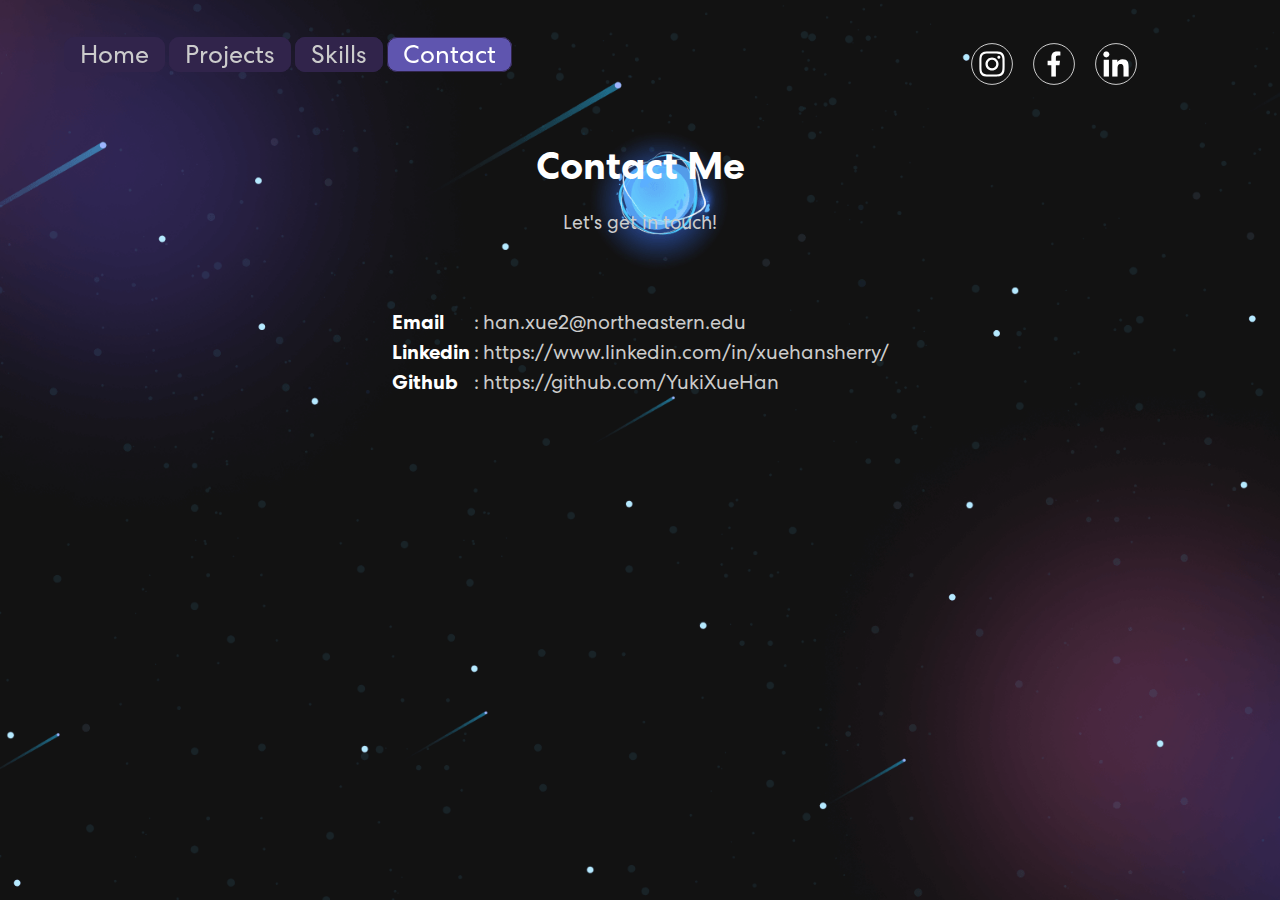
==== contact/index.html @ 01999b44 "Edit some pages" ====
<!DOCTYPE html>
<html>
    <head>
        <meta charset="UTF-8">
        <title>Contact</title>
        <link rel="stylesheet" href="contact.css" type="text/css">
    </head>
    <body class="backGroundIMG">
        <div class="navbar">
            <a class="navbarText" href="https://yukixuehan.github.io" title="Home"></a>
            <a class="navbarText" href="../project/" title="Projects"></a>
            <a class="navbarText" href="../skill/" title="Skills"></a>
            <a class="active navbarText" href="../contact/" title="Contact"></a>
            <a class="social-icon" href="https://www.linkedin.com/in/xuehansherry/" target="_blank" title="LinkedIn"><img src="../assets/img/nav-icon1.svg"></a>
            <a class="social-icon" href="https://www.facebook.com/" target="_blank" title="Facebook"><img src="../assets/img/nav-icon2.svg"></a>
            <a class="social-icon" href="https://www.instagram.com/" target="_blank" title="Instagram"><img src="../assets/img/nav-icon3.svg"></a>
        </div>

        <div class="grid-container">
            <div class="headerClass">
                <h1>Contact Me</h1>
                <p>Let's get in touch!</p>
            </div>

            <div class="bodyClass">
                <table class="tableText">
                    <tr>
                        <td class="tableHead">Email</td>
                        <td>:</td>
                        <td>han.xue2@northeastern.edu</td>
                    </tr>
                    <tr>
                        <td class="tableHead">Linkedin</td>
                        <td>:</td>
                        <td>https://www.linkedin.com/in/xuehansherry/</td>
                    </tr>
                    <tr>
                        <td class="tableHead">Github</td>
                        <td>:</td>
                        <td>https://github.com/YukiXueHan</td>
                    </tr>
                </table>
            </div>
        </div>    
    </body>
</html>
---- contact/contact.css ----
@font-face {
    font-family: Centra;
    src: url('../assets/font/CentraNo2-Bold.ttf');
    font-weight: 700;
}
@font-face {
    font-family: Centra;
    src: url('../assets/font/CentraNo2-Medium.ttf');
    font-weight: 500;
}
@font-face {
    font-family: Centra;
    src: url('../assets/font/CentraNo2-Book.ttf');
    font-weight: 400;
}
body {
    margin: 0;
    padding: 0;
    overflow-x: hidden;
    font-family: 'Centra', sans-serif !important;
}
.backGroundIMG {
    box-sizing: border-box;
    overflow: auto;
    margin: 0;
    /* padding: 4em; */
    padding-left: 5%;
    padding-right: 5%;
    width: 100%;
    height: 100vh;
    background-image: url('../assets/img/banner-bg.png');
    background-position: center;
    background-repeat: no-repeat;
    background-size: cover;
    background-attachment: fixed;
}

.navbar {
    box-sizing: border-box;
    top: 0;
    left: 0;
    padding-top: 3%;
    padding-left: 5%;
    padding-right: 10%;
    width: 100%;
    overflow: hidden;
    background-color: transparent;
    position: fixed;
    z-index: 1;
    
}
.social-icon {
    width: 40px;
    height: 40px;
    float: right;
    border-radius: 50%;
    border: 1px solid white;
    padding: 5px;
    margin-right: 10px;
    transform: scale(0.8);
}

.social-icon img {
    width: 40px;
    height: 40px;
    transform: scale(0.8);
}
  
.navbarText {
    color: #CCCCCC;
    /* padding-top: 14px; */
    padding-left: 15px;
    padding-right: 15px;
    font-size: 25px;
    text-decoration: none;
    text-align: center;
    border: 1px solid #31244b;
    background-color: #31244b;
    border-radius: 10px;
    transition: all 0.5s ease;
}
.navbarText.active {
    background-color: #5f55af;
    color: white;
}
.navbarText:hover {
    color: white;
    font-size: 30px;
}
.navbarText::after {
    content: attr(title);
}
.social-icon img:hover {
    transform: rotate(-2deg);
}
.social-icon img::after {
    content: attr(title);
}
.grid-container {
    display: grid;
    width: 100%;
    height: 100vh;
    margin: 0;
    padding: 0;
    background-color: transparent;
    grid-gap: 1%;
    grid-column-gap: 1%;
    grid-template-areas: 
        "header header header"
        "body body body";
    
    grid-template-rows:0.5fr 1fr;
    grid-template-columns: 1fr 1fr;
}

.headerClass {
    grid-area: header;
    color: white;
    margin-top: 10%;
    text-align: center;
    font-size: 1.5vw;
    background-color: transparent;
}
.headerClass h1 {
    margin-bottom: 0;
}
h2 {
    color: white;
}
p {
    color: #CCCCCC;
}
.bodyClass {
    color: #CCCCCC;
    grid-area: body;
    /* text-align: center; */
}

table {
    /* margin-top: 20px;
    margin-bottom: 20px; */
    margin-left: auto;
    margin-right: auto;
    text-align: left;
}
.tableText {
    font-size: 20px;
    /* font-style: italic;
    color: #0066CC; */
}

.tableHead {
    font-weight: bold;
    font-size: 20px;
    color: white;
}
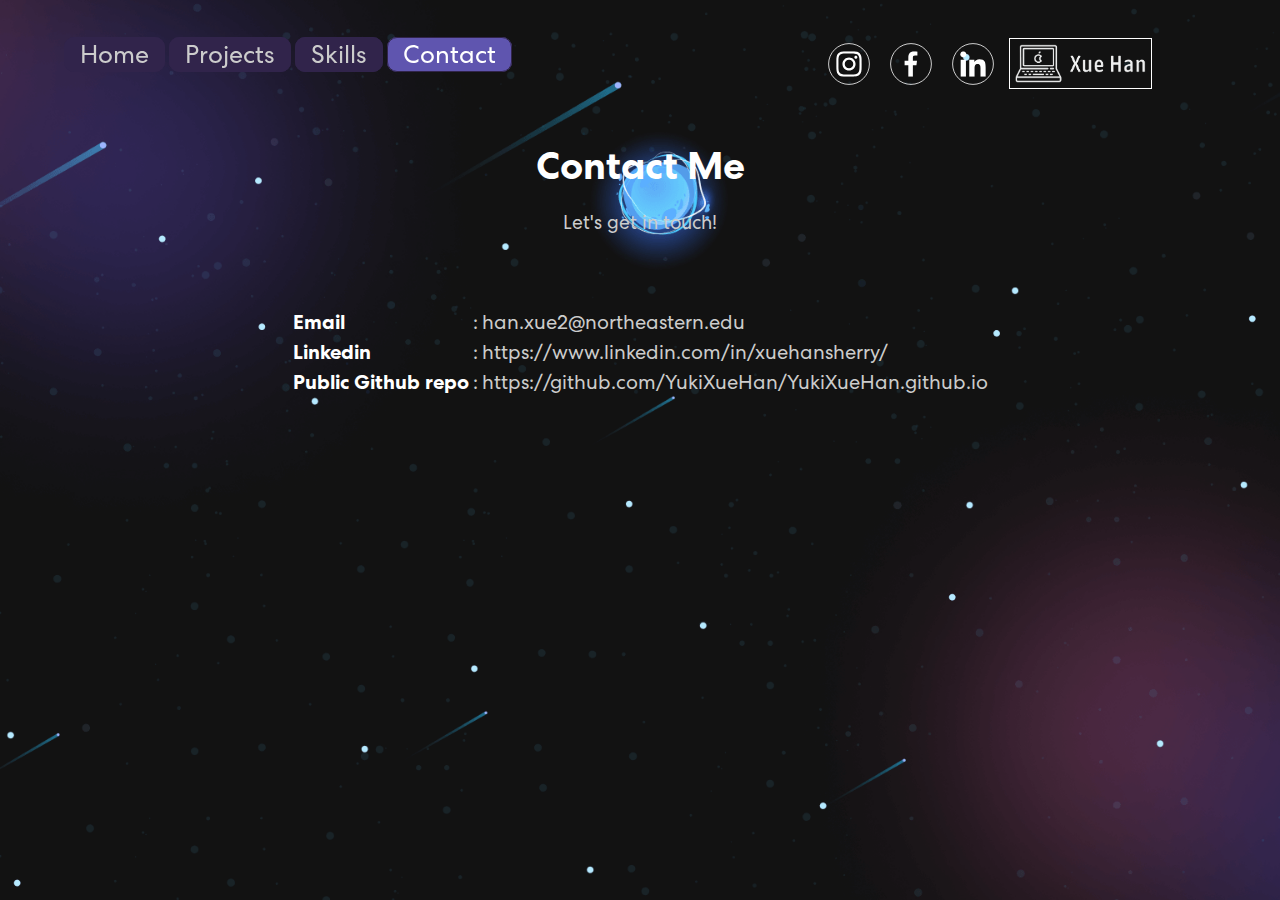
==== commit a1209f46: "Added name logo" ====
--- a/contact/index.html
+++ b/contact/index.html
@@ -10,6 +10,7 @@
             <a class="navbarText" href="https://yukixuehan.github.io" title="Home"></a>
             <a class="navbarText" href="../project/" title="Projects"></a>
             <a class="navbarText" href="../skill/" title="Skills"></a>
+            <img class="logo" src="../assets/img/logo_transparent.png" alt="Logo">
             <a class="active navbarText" href="../contact/" title="Contact"></a>
             <a class="social-icon" href="https://www.linkedin.com/in/xuehansherry/" target="_blank" title="LinkedIn"><img src="../assets/img/nav-icon1.svg"></a>
             <a class="social-icon" href="https://www.facebook.com/" target="_blank" title="Facebook"><img src="../assets/img/nav-icon2.svg"></a>
@@ -35,9 +36,9 @@
                         <td>https://www.linkedin.com/in/xuehansherry/</td>
                     </tr>
                     <tr>
-                        <td class="tableHead">Github</td>
+                        <td class="tableHead">Public Github repo</td>
                         <td>:</td>
-                        <td>https://github.com/YukiXueHan</td>
+                        <td>https://github.com/YukiXueHan/YukiXueHan.github.io</td>
                     </tr>
                 </table>
             </div>
--- a/contact/contact.css
+++ b/contact/contact.css
@@ -96,6 +96,12 @@
 .social-icon img::after {
     content: attr(title);
 }
+.logo {
+    width: 12%;
+    float: right;
+    padding: 5px;
+    border: 1px solid white;
+  }
 .grid-container {
     display: grid;
     width: 100%;
